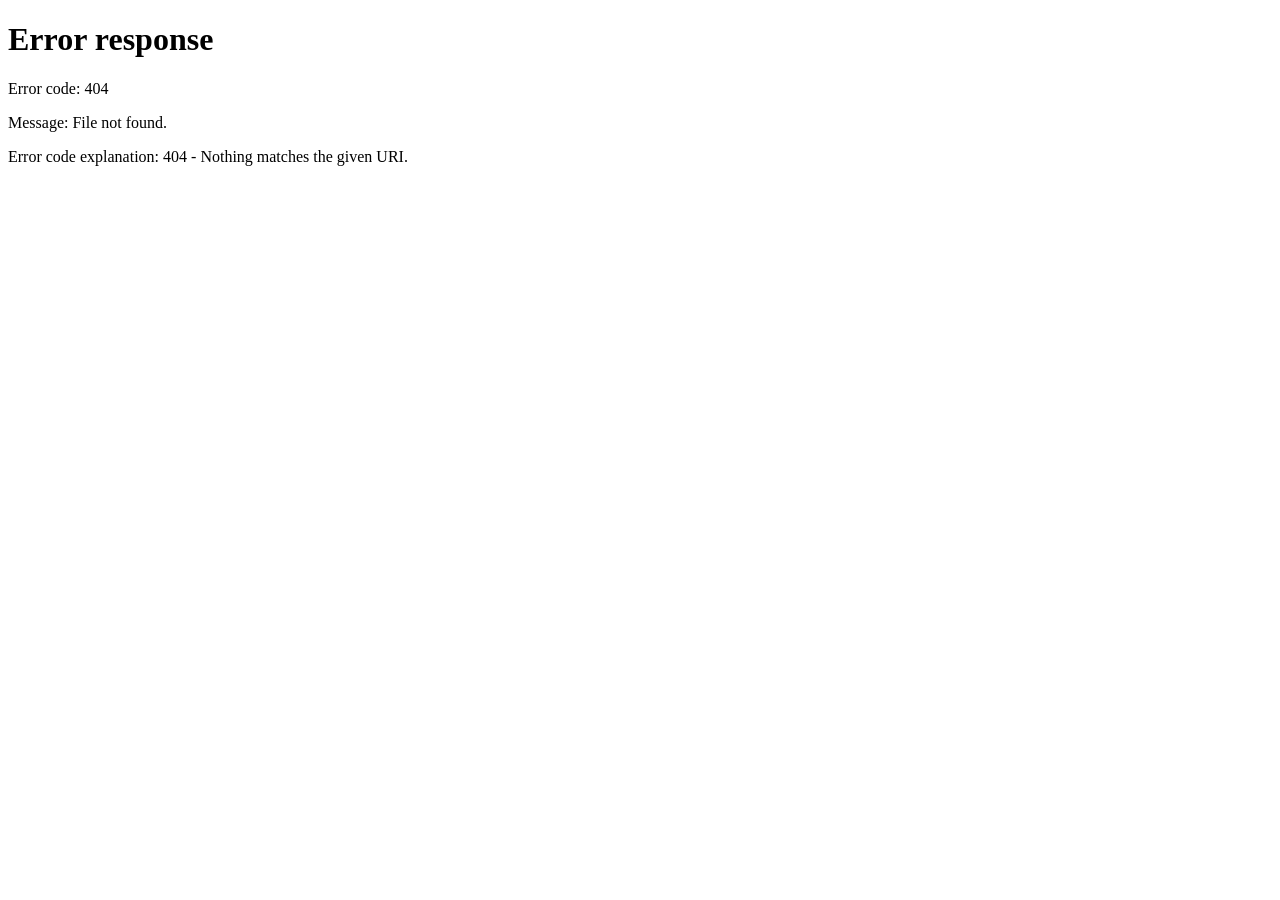
==== site/index.html @ 356fb394 "Add Norway/Sweden regional landing pages with folder-based routing - Create /site folder with Norweg" ====
<!DOCTYPE html>
<html lang="no">
<head>
    <meta charset="UTF-8">
    <meta http-equiv="refresh" content="0; url=/no/">
    <meta name="robots" content="noindex">
    <title>ONE-DNA™ Scandinavia - Redirecting...</title>
    <link rel="canonical" href="https://one-dna.cloud/no/">
    <script>
        // Redirect to Norwegian version by default
        window.location.replace('/no/');
    </script>
</head>
<body>
    <p>Redirecting to <a href="/no/">ONE-DNA™ Norge</a>...</p>
</body>
</html>
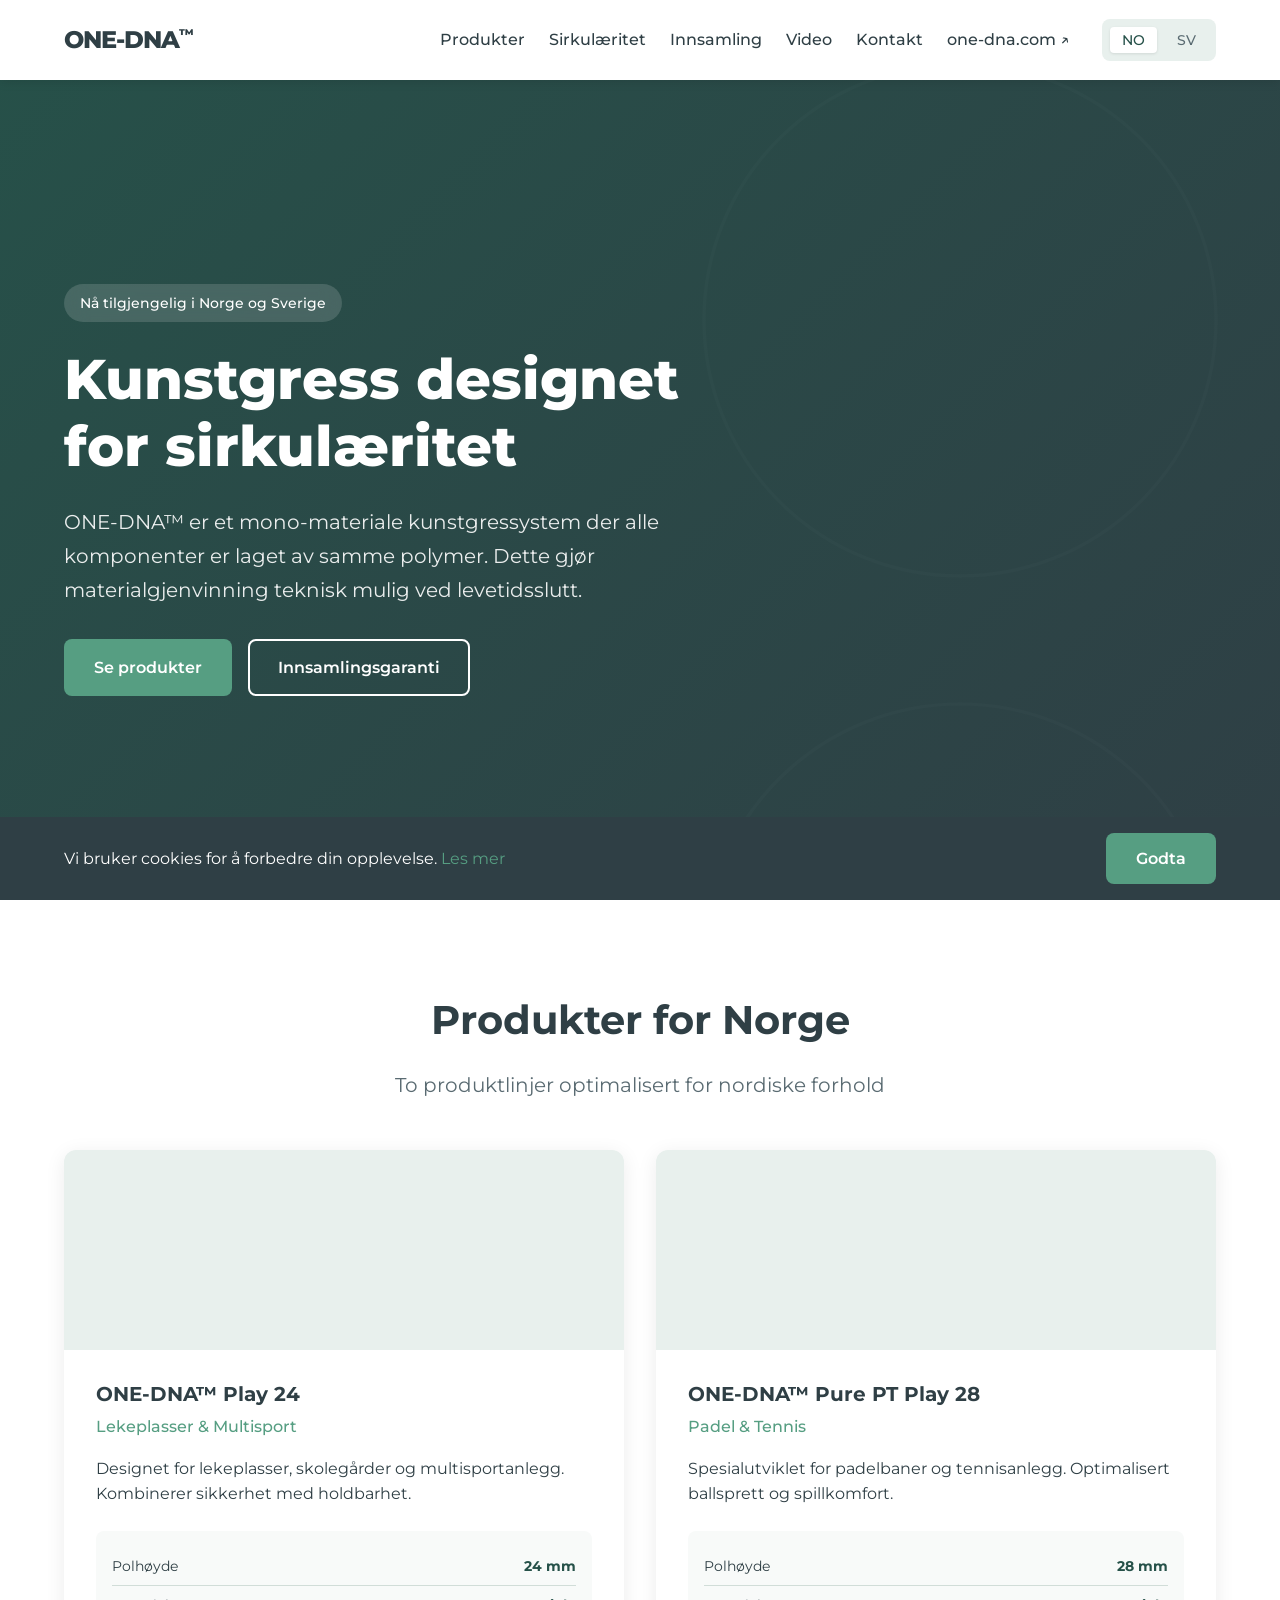
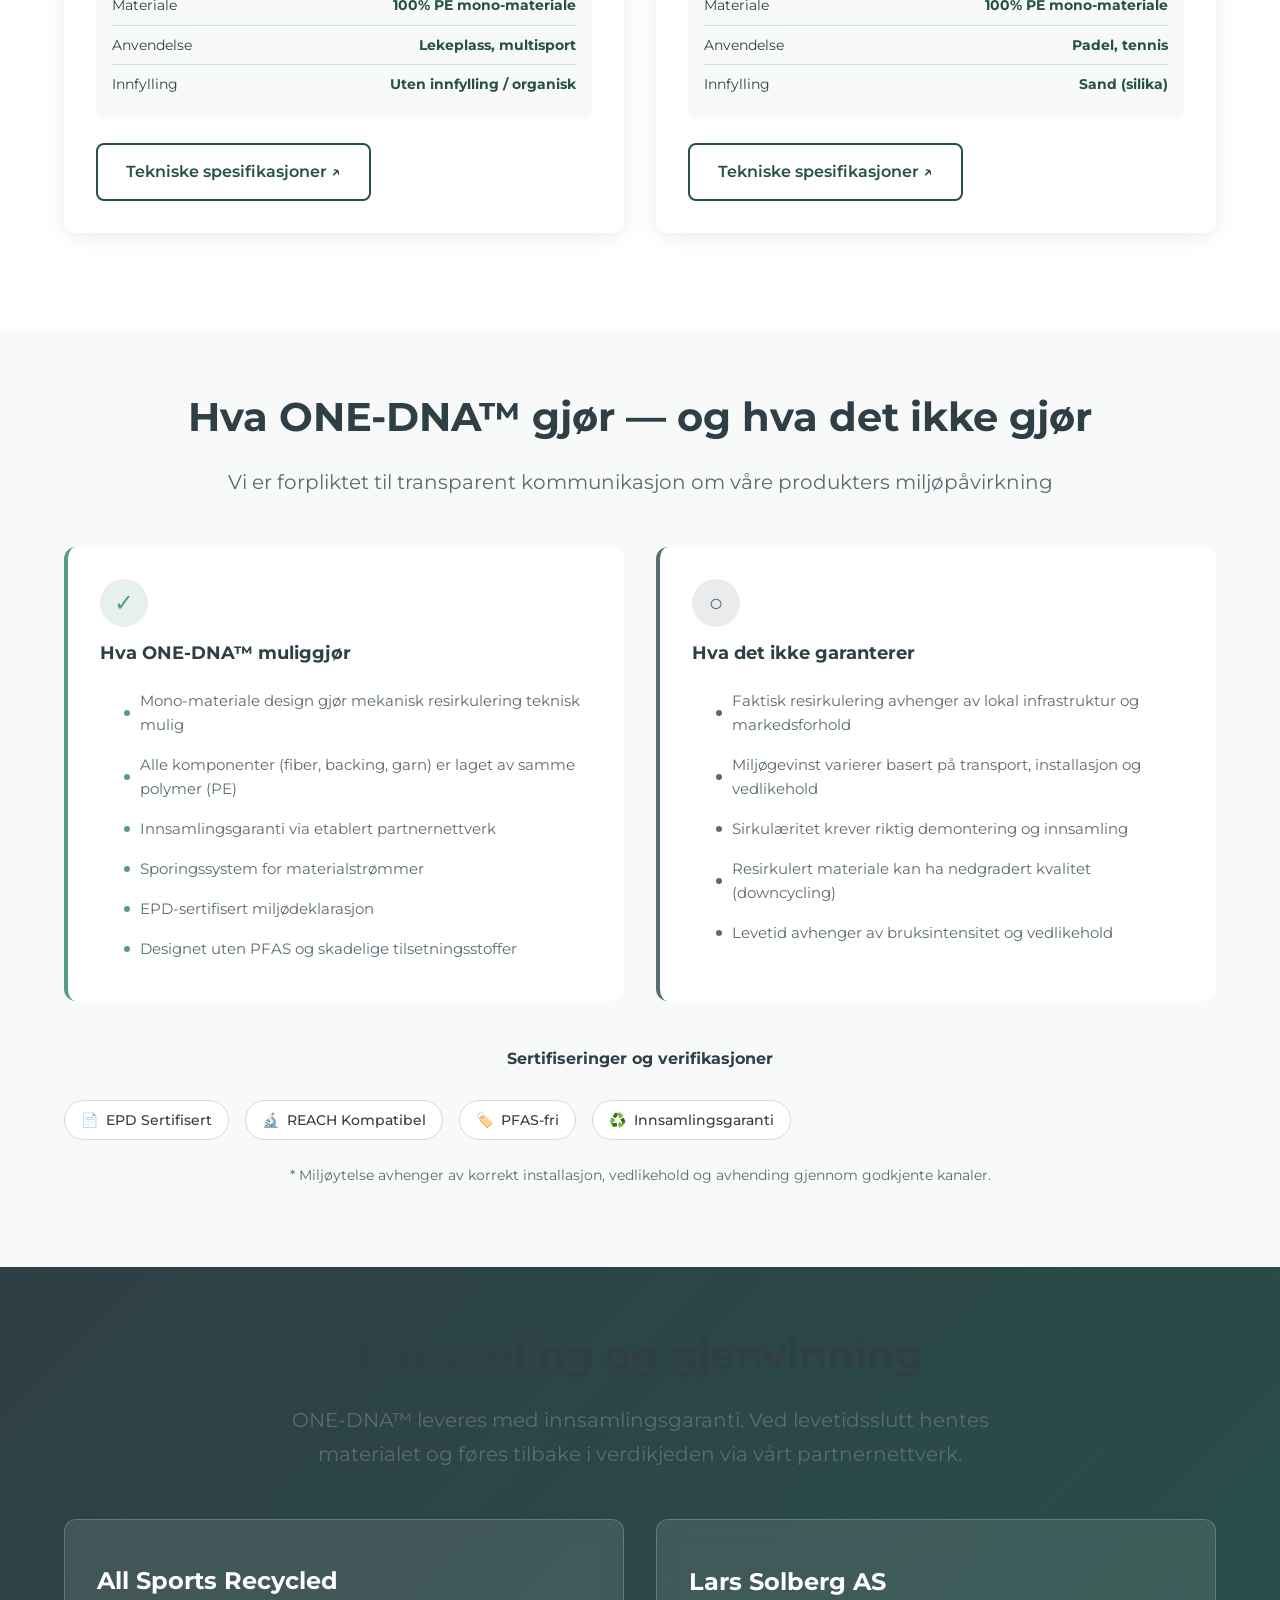
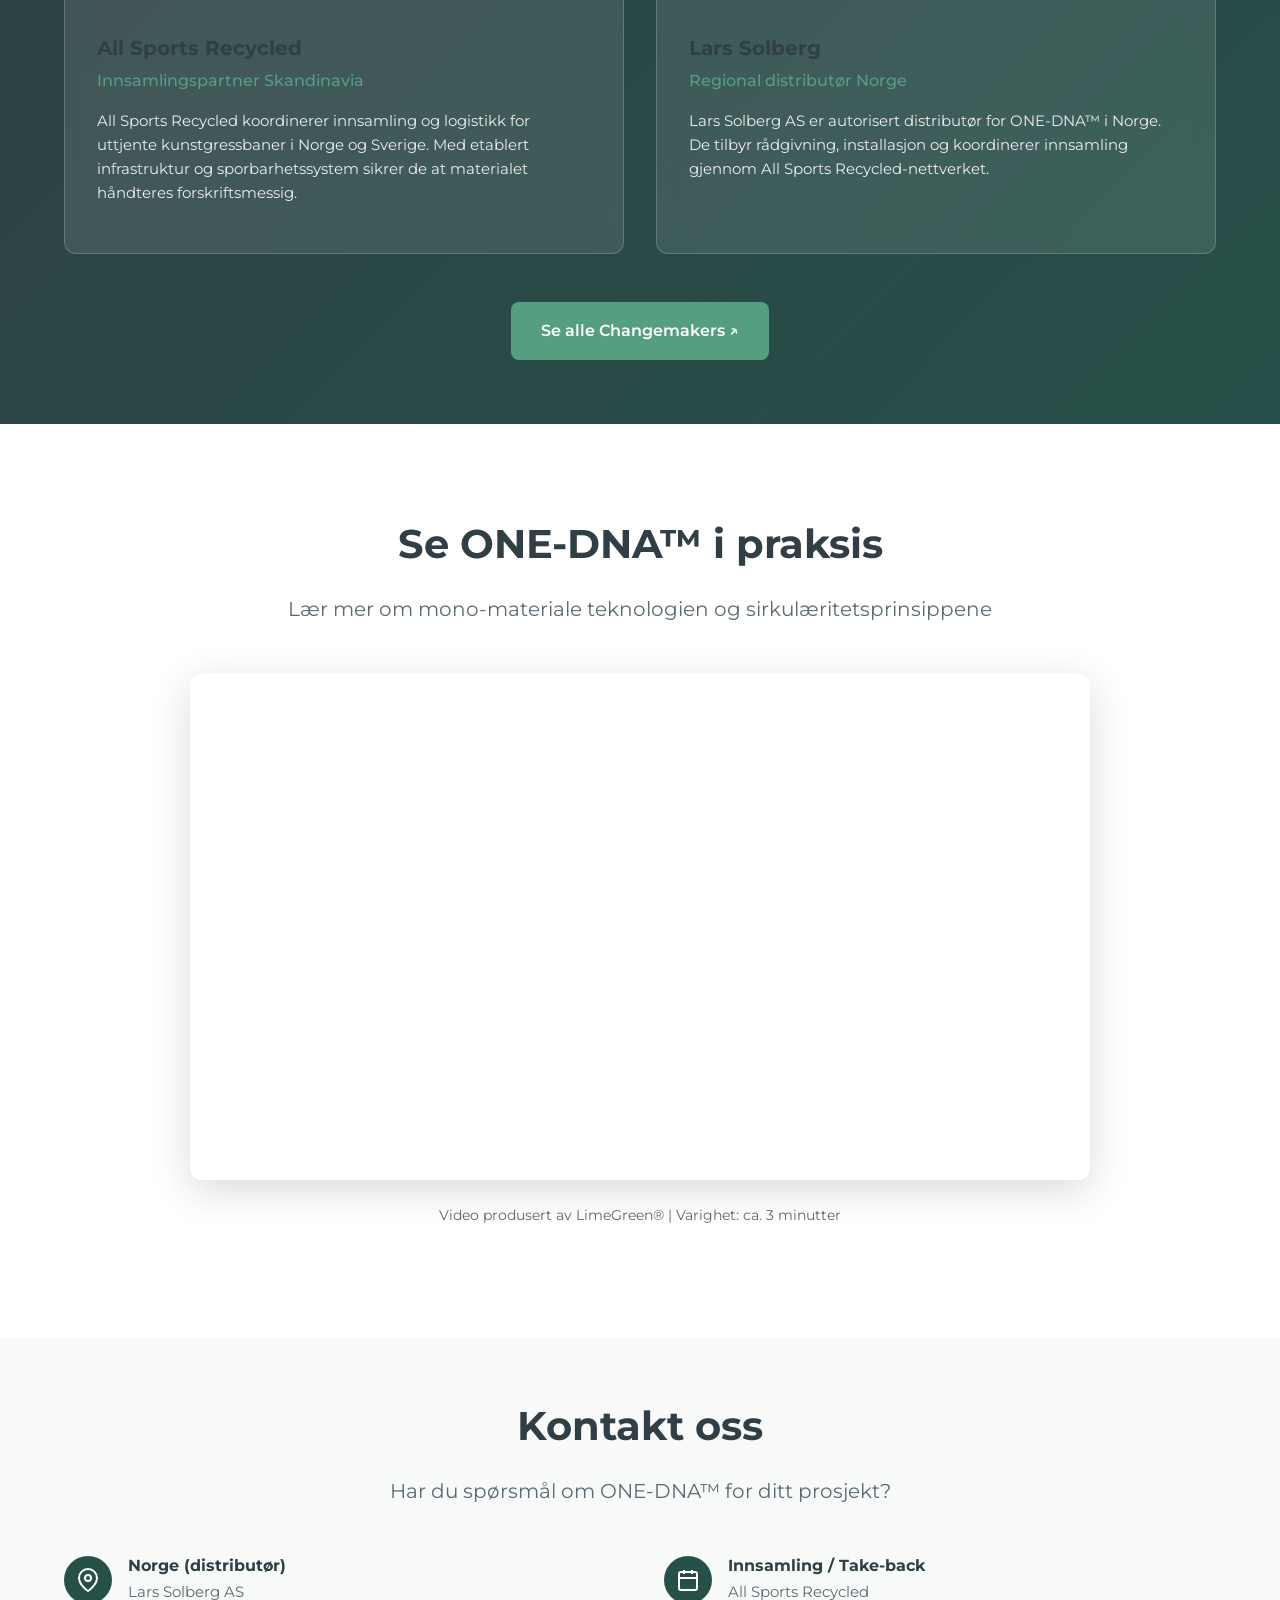
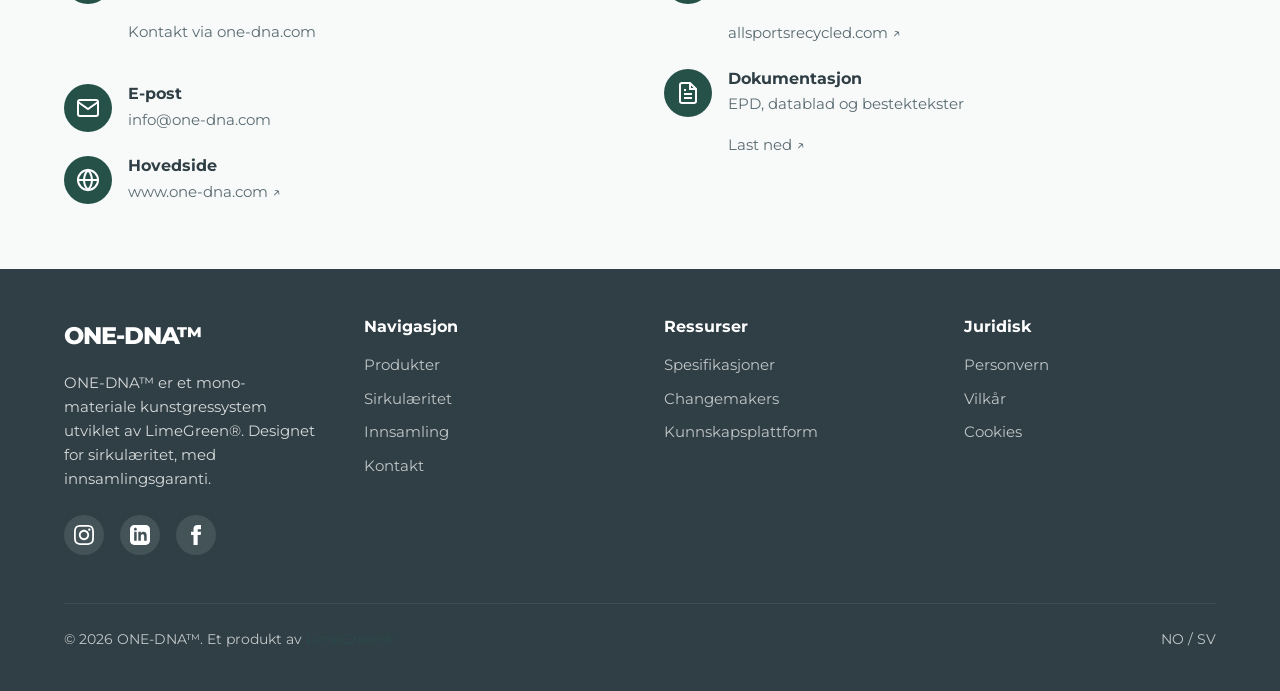
==== commit 78a0bf67: "Fix CSS/JS paths to use relative paths for Vercel deployment - Change /assets/ to ../assets/ in no/i" ====
--- a/site/index.html
+++ b/site/index.html
@@ -2,16 +2,16 @@
 <html lang="no">
 <head>
     <meta charset="UTF-8">
-    <meta http-equiv="refresh" content="0; url=/no/">
+    <meta http-equiv="refresh" content="0; url=no/">
     <meta name="robots" content="noindex">
     <title>ONE-DNA™ Scandinavia - Redirecting...</title>
     <link rel="canonical" href="https://one-dna.cloud/no/">
     <script>
         // Redirect to Norwegian version by default
-        window.location.replace('/no/');
+        window.location.replace('no/');
     </script>
 </head>
 <body>
-    <p>Redirecting to <a href="/no/">ONE-DNA™ Norge</a>...</p>
+    <p>Redirecting to <a href="no/">ONE-DNA™ Norge</a>...</p>
 </body>
 </html>
